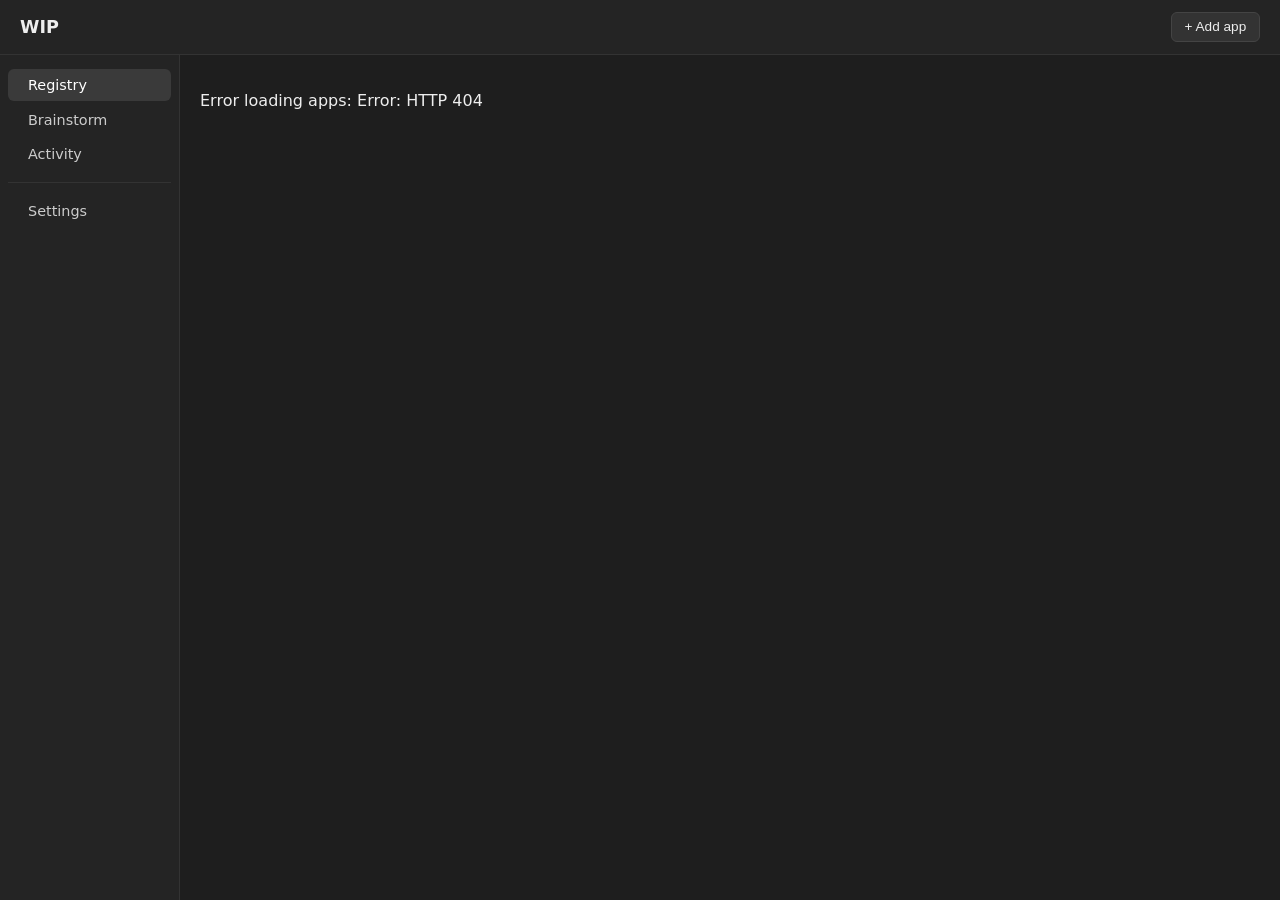
==== frontend/src/index.html @ 0acc259d "Baseline template" ====
<!DOCTYPE html>
<html lang="en">
<head>
  <meta charset="UTF-8" />
  <title>WIP</title>
  <link rel="stylesheet" href="style.css" />
</head>
<body>
  <div id="shell">
    <header id="top-banner">
      <div class="brand">WIP</div>
      <div class="banner-actions">
        <span id="running-count" class="running-count"></span>
        <button id="add-app-btn">+ Add app</button>
      </div>
    </header>

    <div id="body">
      <nav id="side-nav">
        <div class="nav-item active" data-page="registry">Registry</div>
        <div class="nav-item" data-page="brainstorm">Brainstorm</div>
        <div class="nav-item" data-page="activity">Activity</div>
        <div class="nav-divider"></div>
        <div class="nav-item" data-page="settings">Settings</div>
      </nav>

      <main id="page-content">
        <!-- Rendered by main.js depending on selected nav item -->
      </main>
    </div>
  </div>
  <script src="main.js"></script>
</body>
</html>
---- frontend/src/style.css ----
* {
  box-sizing: border-box;
}

body {
  font-family: system-ui, sans-serif;
  margin: 0;
  background: #1e1e1e;
  color: #eee;
}

#shell {
  display: flex;
  flex-direction: column;
  height: 100vh;
}

#top-banner {
  display: flex;
  justify-content: space-between;
  align-items: center;
  padding: 0.75rem 1.25rem;
  border-bottom: 1px solid #333;
  background: #242424;
  flex-shrink: 0;
}

.brand {
  font-weight: 600;
  font-size: 1.1rem;
}

.banner-actions {
  display: flex;
  align-items: center;
  gap: 1rem;
}

.running-count {
  font-size: 0.85rem;
  color: #9c9;
}

#body {
  display: flex;
  flex: 1;
  min-height: 0;
}

#side-nav {
  width: 180px;
  flex-shrink: 0;
  border-right: 1px solid #333;
  background: #242424;
  padding: 0.75rem 0;
}

.nav-item {
  padding: 0.5rem 1.25rem;
  margin: 0.15rem 0.5rem;
  border-radius: 6px;
  font-size: 0.9rem;
  color: #ccc;
  cursor: pointer;
}

.nav-item:hover {
  background: #2f2f2f;
}

.nav-item.active {
  background: #3a3a3a;
  color: #fff;
  font-weight: 500;
}

.nav-divider {
  border-top: 1px solid #333;
  margin: 0.75rem 0.5rem;
}

#page-content {
  flex: 1;
  padding: 1.25rem;
  overflow-y: auto;
}

.app-card {
  background: #2a2a2a;
  border: 1px solid #3a3a3a;
  border-radius: 8px;
  padding: 1rem;
  margin-bottom: 0.75rem;
}

.app-card-header {
  display: flex;
  justify-content: space-between;
  font-weight: 600;
  margin-bottom: 0.25rem;
}

.app-description {
  color: #aaa;
  font-size: 0.9rem;
  margin: 0 0 0.5rem;
}

.app-meta {
  display: flex;
  gap: 1rem;
  font-size: 0.8rem;
  color: #888;
  margin-bottom: 0.5rem;
}

.component-row {
  display: flex;
  align-items: center;
  gap: 0.5rem;
  padding: 0.25rem 0;
}

button {
  cursor: pointer;
  background: #333;
  color: #eee;
  border: 1px solid #444;
  border-radius: 6px;
  padding: 0.4rem 0.8rem;
  font-size: 0.85rem;
}

button:hover {
  background: #3d3d3d;
}

.settings-page {
  max-width: 480px;
}

.settings-page h2 {
  font-size: 1rem;
  margin: 1.25rem 0 0.5rem;
  color: #ddd;
}

.settings-page h2:first-child {
  margin-top: 0;
}

.settings-page label {
  display: block;
  font-size: 0.85rem;
  color: #aaa;
  margin: 0.5rem 0 0.25rem;
}

.settings-page input {
  width: 100%;
  padding: 0.5rem;
  background: #2a2a2a;
  border: 1px solid #3a3a3a;
  border-radius: 6px;
  color: #eee;
  font-size: 0.9rem;
}

.settings-page .hint {
  font-size: 0.75rem;
  color: #777;
  margin: 0.25rem 0 0;
}

.settings-page button {
  margin-top: 1rem;
}

#save-status {
  margin-left: 0.75rem;
}

.placeholder-page {
  color: #888;
}

.placeholder-page h2 {
  color: #ddd;
  font-size: 1.1rem;
}
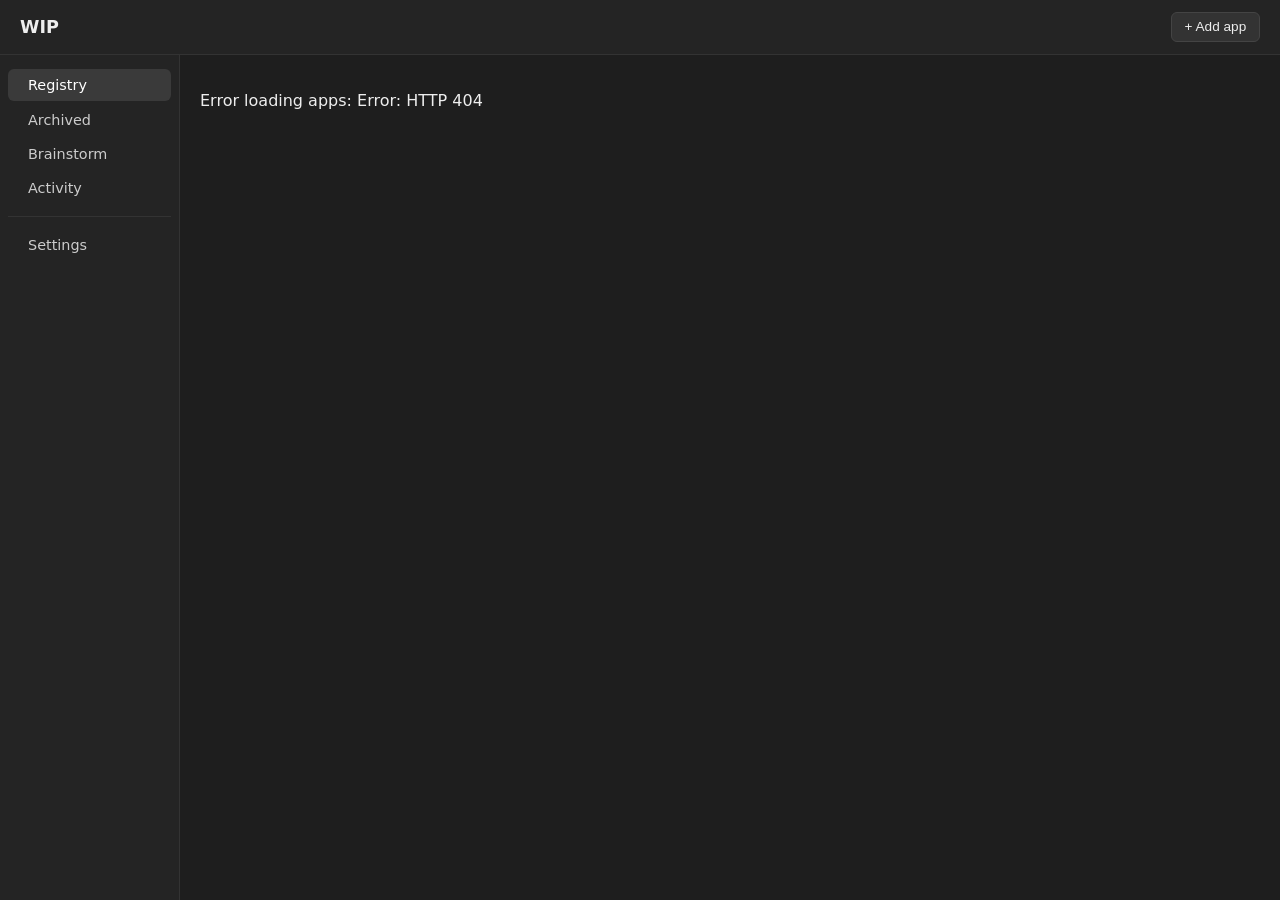
==== commit 608b4f5f: "Added an archive feature" ====
--- a/frontend/src/index.html
+++ b/frontend/src/index.html
@@ -18,6 +18,7 @@
     <div id="body">
       <nav id="side-nav">
         <div class="nav-item active" data-page="registry">Registry</div>
+        <div class="nav-item" data-page="archived">Archived</div>
         <div class="nav-item" data-page="brainstorm">Brainstorm</div>
         <div class="nav-item" data-page="activity">Activity</div>
         <div class="nav-divider"></div>
@@ -31,4 +32,4 @@
   </div>
   <script src="main.js"></script>
 </body>
-</html>
+</html>
--- a/frontend/src/style.css
+++ b/frontend/src/style.css
@@ -188,3 +188,232 @@
   color: #ddd;
   font-size: 1.1rem;
 }
+
+/* Add App page */
+.add-app-page {
+  max-width: 560px;
+}
+
+.add-app-page label {
+  display: block;
+  font-size: 0.85rem;
+  color: #aaa;
+  margin: 0.75rem 0 0.25rem;
+}
+
+.add-app-page input[type="text"] {
+  width: 100%;
+  padding: 0.5rem;
+  background: #2a2a2a;
+  border: 1px solid #3a3a3a;
+  border-radius: 6px;
+  color: #eee;
+  font-size: 0.9rem;
+}
+
+.mode-toggle {
+  display: flex;
+  gap: 0.5rem;
+  margin-bottom: 0.5rem;
+}
+
+.mode-btn {
+  background: #2a2a2a;
+}
+
+.mode-btn.active {
+  background: #3d5a80;
+  border-color: #4d6a90;
+  color: #fff;
+}
+
+#folder-picker {
+  background: #242424;
+  border: 1px solid #3a3a3a;
+  border-radius: 6px;
+  padding: 0.5rem;
+  max-height: 220px;
+  overflow-y: auto;
+}
+
+.folder-current-row {
+  display: flex;
+  justify-content: space-between;
+  align-items: center;
+  gap: 0.5rem;
+  padding-bottom: 0.5rem;
+  margin-bottom: 0.5rem;
+  border-bottom: 1px solid #3a3a3a;
+  font-size: 0.8rem;
+  color: #9c9;
+  word-break: break-all;
+}
+
+.folder-row {
+  padding: 0.35rem 0.5rem;
+  font-size: 0.85rem;
+  cursor: pointer;
+  border-radius: 4px;
+}
+
+.folder-row:hover {
+  background: #2f2f2f;
+}
+
+.git-prompt {
+  background: #3a2f1e;
+  border: 1px solid #5a4a2e;
+  border-radius: 6px;
+  padding: 0.75rem;
+  margin: 0.75rem 0;
+  font-size: 0.85rem;
+}
+
+.git-prompt button {
+  margin-right: 0.5rem;
+  margin-top: 0.5rem;
+}
+
+#create-app-btn {
+  margin-top: 1rem;
+}
+
+#create-app-btn:disabled {
+  opacity: 0.5;
+  cursor: not-allowed;
+}
+
+/* Status badges */
+.status-running {
+  background: #234d2f;
+  color: #7fdb9a;
+}
+.status-active {
+  background: #2a3d5c;
+  color: #8ab4f8;
+}
+.status-paused {
+  background: #4a3f1e;
+  color: #e0c068;
+}
+.status-abandoned {
+  background: #3a3a3a;
+  color: #999;
+}
+.status-shipped {
+  background: #2e4a3e;
+  color: #6fcf97;
+}
+.app-status {
+  font-size: 0.75rem;
+  padding: 2px 8px;
+  border-radius: 10px;
+  font-weight: 500;
+}
+
+/* Connection pills */
+.connection-pills {
+  display: flex;
+  gap: 6px;
+  margin-bottom: 0.5rem;
+  flex-wrap: wrap;
+}
+
+.detail-pills {
+  margin-bottom: 1rem;
+}
+
+.connection-pill {
+  font-size: 0.72rem;
+  padding: 2px 10px;
+  border-radius: 12px;
+  cursor: pointer;
+  border: 1px solid transparent;
+}
+
+.pill-connected {
+  background: #234d2f;
+  color: #7fdb9a;
+  border-color: #2f6b40;
+}
+
+.pill-disconnected {
+  background: #3a3a3a;
+  color: #ccc;
+  border-color: #4a4a4a;
+}
+
+.pill-coming-soon {
+  background: #2a2a2a;
+  color: #666;
+  cursor: not-allowed;
+  border-color: #3a3a3a;
+}
+
+.app-name {
+  cursor: pointer;
+}
+.app-name:hover {
+  text-decoration: underline;
+}
+
+/* Select dropdowns — match the rest of the app's inputs instead of the
+   browser's mismatched default styling */
+select {
+  width: 100%;
+  padding: 0.5rem 2rem 0.5rem 0.5rem;
+  background-color: #2a2a2a;
+  border: 1px solid #3a3a3a;
+  border-radius: 6px;
+  color: #eee;
+  font-size: 0.9rem;
+  font-family: inherit;
+  appearance: none;
+  -webkit-appearance: none;
+  -moz-appearance: none;
+  background-image: url("data:image/svg+xml;utf8,<svg xmlns='http://www.w3.org/2000/svg' viewBox='0 0 12 8'><path fill='%23999' d='M1 1l5 5 5-5'/></svg>");
+  background-repeat: no-repeat;
+  background-position: right 0.65rem center;
+  background-size: 0.65rem auto;
+  cursor: pointer;
+}
+
+select:hover {
+  border-color: #4a4a4a;
+}
+
+select:focus {
+  outline: none;
+  border-color: #5a5a5a;
+}
+
+.detail-section {
+  background: #242424;
+  border: 1px solid #3a3a3a;
+  border-radius: 8px;
+  padding: 0.75rem 1rem;
+  margin: 1rem 0;
+}
+
+.detail-section h2 {
+  margin: 0 0 0.5rem;
+  font-size: 0.95rem;
+}
+
+.archived-card {
+  opacity: 0.85;
+  display: flex;
+  flex-direction: column;
+  align-items: flex-start;
+  gap: 0.5rem;
+}
+
+.danger-btn {
+  background: #4a2222;
+  border-color: #6a3030;
+  color: #f0a0a0;
+}
+
+.danger-btn:hover {
+  background: #5a2828;
+}
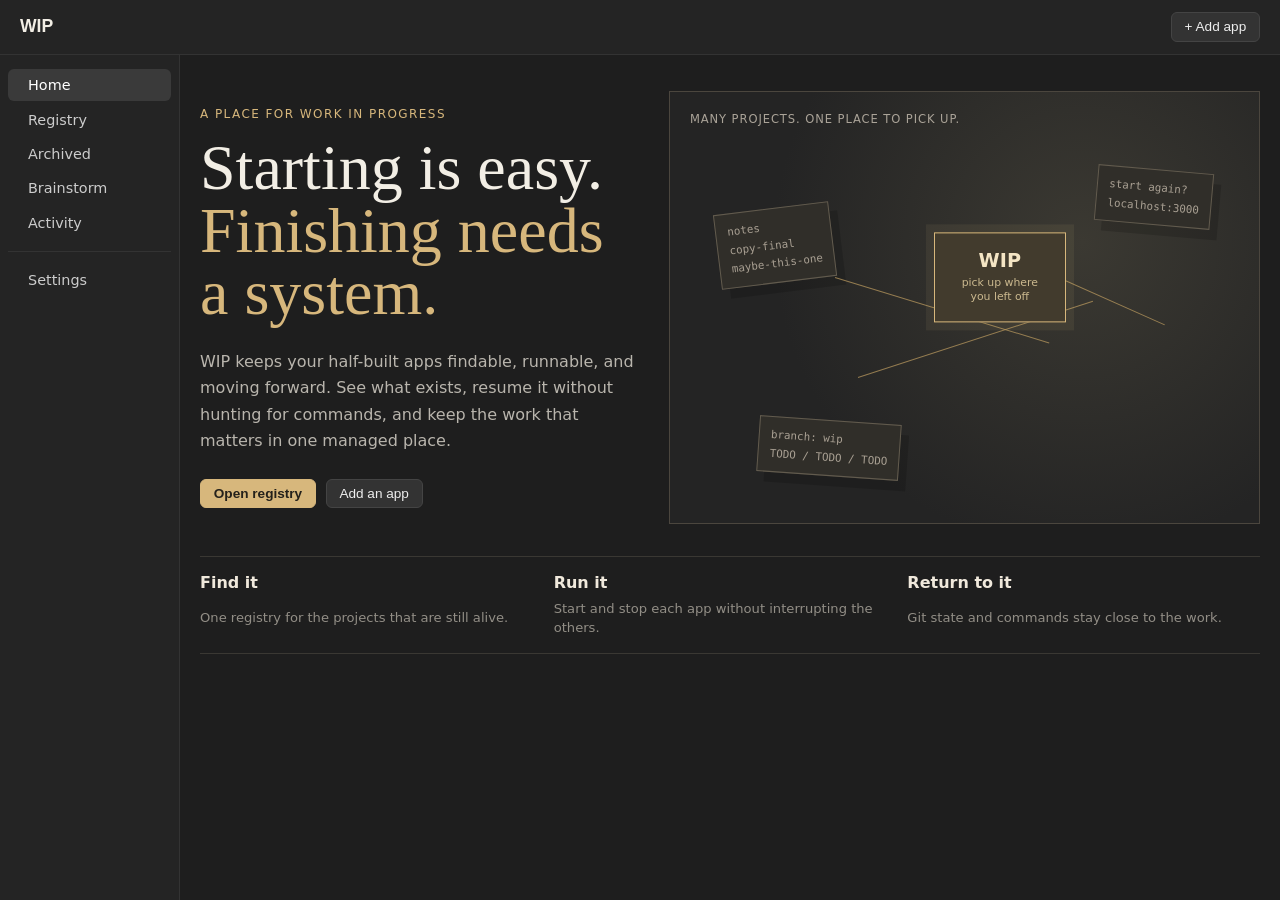
==== commit d746603d: "Added home page feature" ====
--- a/frontend/src/index.html
+++ b/frontend/src/index.html
@@ -8,7 +8,7 @@
 <body>
   <div id="shell">
     <header id="top-banner">
-      <div class="brand">WIP</div>
+      <button class="brand" id="brand-home" type="button" aria-label="Go to WIP home">WIP</button>
       <div class="banner-actions">
         <span id="running-count" class="running-count"></span>
         <button id="add-app-btn">+ Add app</button>
@@ -17,7 +17,8 @@
 
     <div id="body">
       <nav id="side-nav">
-        <div class="nav-item active" data-page="registry">Registry</div>
+        <div class="nav-item active" data-page="home">Home</div>
+        <div class="nav-item" data-page="registry">Registry</div>
         <div class="nav-item" data-page="archived">Archived</div>
         <div class="nav-item" data-page="brainstorm">Brainstorm</div>
         <div class="nav-item" data-page="activity">Activity</div>
@@ -30,6 +31,7 @@
       </main>
     </div>
   </div>
-  <script src="main.js"></script>
+  <script type="module" src="js/main.js"></script>
 </body>
-</html>+</html>
+
--- a/frontend/src/style.css
+++ b/frontend/src/style.css
@@ -26,8 +26,18 @@
 }
 
 .brand {
+  border: 0;
+  padding: 0;
+  border-radius: 0;
+  background: transparent;
   font-weight: 600;
   font-size: 1.1rem;
+  color: #f2eee5;
+}
+
+.brand:hover {
+  background: transparent;
+  color: #d7b77c;
 }
 
 .banner-actions {
@@ -94,10 +104,117 @@
 }
 
 .app-card-header {
-  display: flex;
-  justify-content: space-between;
+  display: grid;
+  grid-template-columns: minmax(180px, 1fr) minmax(420px, 1.8fr) minmax(170px, 220px);
+  align-items: start;
+  gap: 1rem;
+  margin-bottom: 0.5rem;
+}
+
+.app-card-main {
+  grid-column: 1;
+  min-width: 0;
+}
+
+.app-components {
+  margin-top: 1rem;
+}
+
+.app-card-terminal-slot {
+  grid-column: 2;
+  min-width: 0;
+  align-self: start;
+}
+
+.app-card-status-panel {
+  display: flex;
+  flex-direction: column;
+  align-items: flex-end;
+  min-width: 190px;
+  gap: 0.35rem;
+  margin-left: auto;
+  grid-column: 3;
+  grid-row: 1;
+}
+
+.controls-row {
+  display: flex;
+  align-items: flex-start;
+  min-height: 72px;
+  margin-top: 0.25rem;
+}
+
+.controls-wrap {
+  display: flex;
+  flex-direction: column;
+  gap: 0.5rem;
+  align-items: flex-start;
+}
+
+.controls-wrap > .component-actions {
+  margin-top: 0.25rem;
+}
+
+.app-status {
+  display: inline-flex;
+  align-items: center;
+  justify-content: center;
+  padding: 0.3rem 0.7rem;
+  border-radius: 999px;
+  font-size: 0.72rem;
+  font-weight: 700;
+  letter-spacing: 0.04em;
+  text-transform: uppercase;
+}
+
+.app-status.status-running {
+  background: rgba(76, 175, 80, 0.16);
+  color: #9ae6a9;
+  border: 1px solid rgba(76, 175, 80, 0.45);
+}
+
+.app-runtime-status {
+  display: inline-flex;
+  align-items: center;
+  justify-content: center;
+  padding: 0.3rem 0.7rem;
+  border-radius: 999px;
+  font-size: 0.72rem;
+  font-weight: 700;
+  letter-spacing: 0.04em;
+  text-transform: uppercase;
+  background: rgba(76, 175, 80, 0.16);
+  color: #9ae6a9;
+  border: 1px solid rgba(76, 175, 80, 0.45);
+}
+
+.app-url-label {
+  font-size: 0.7rem;
+  color: #b9c3d0;
+  opacity: 0.9;
+}
+
+.app-url-pill {
+  display: inline-block;
+  max-width: 100%;
+  padding: 0.28rem 0.6rem;
+  border-radius: 999px;
+  background: rgba(138, 180, 248, 0.12);
+  border: 1px solid rgba(138, 180, 248, 0.25);
+  color: #bcd7ff;
+  text-decoration: none;
+  font-size: 0.74rem;
+  word-break: break-all;
+}
+
+.app-url-pill:hover {
+  text-decoration: underline;
+}
+
+.app-name {
+  display: block;
   font-weight: 600;
-  margin-bottom: 0.25rem;
+  margin-bottom: 0.2rem;
 }
 
 .app-description {
@@ -115,10 +232,169 @@
 }
 
 .component-row {
-  display: flex;
-  align-items: center;
+  display: grid;
+  grid-template-columns: minmax(180px, 1fr) minmax(320px, 1.6fr) minmax(170px, 220px);
+  grid-template-rows: auto auto;
+  align-items: start;
+  gap: 1rem;
+  padding-top: 0;
+  padding-bottom: 0.7rem;
+  border-top: 1px solid #2d2d2d;
+}
+
+.component-left-wrap {
+  display: flex;
+  flex-direction: column;
+  align-items: flex-start;
   gap: 0.5rem;
-  padding: 0.25rem 0;
+  min-width: 0;
+  margin-left: 0.25rem;
+  grid-row: 2;
+  grid-column: 1;
+  padding-top: 0.2rem;
+}
+
+.component-info {
+  display: flex;
+  align-items: center;
+  gap: 0.55rem;
+  flex-wrap: wrap;
+  min-width: 0;
+}
+
+.component-actions {
+  display: flex;
+  gap: 0.4rem;
+  flex-wrap: wrap;
+}
+
+.component-middle-panel {
+  display: flex;
+  align-items: flex-start;
+  justify-content: flex-start;
+  min-width: 0;
+  align-self: flex-start;
+  margin-top: 0;
+}
+
+.component-right-panel {
+  display: flex;
+  flex-direction: column;
+  align-items: flex-end;
+  justify-self: end;
+  min-width: 170px;
+  max-width: 220px;
+  gap: 0.35rem;
+  padding-top: 0.2rem;
+}
+
+.component-terminal-panel,
+.component-middle-panel,
+.component-right-panel {
+  align-self: flex-start;
+  justify-content: flex-start;
+}
+
+.component-status-box {
+  display: flex;
+  justify-content: flex-end;
+}
+
+.component-status-badge {
+  display: inline-flex;
+  align-items: center;
+  justify-content: center;
+  min-width: 82px;
+  padding: 0.3rem 0.55rem;
+  border-radius: 999px;
+  font-size: 0.7rem;
+  font-weight: 700;
+  letter-spacing: 0.04em;
+  text-transform: uppercase;
+  border: 1px solid transparent;
+}
+
+.component-status-badge.status-running {
+  background: rgba(79, 195, 115, 0.16);
+  color: #9ae6a9;
+  border-color: rgba(79, 195, 115, 0.4);
+}
+
+.component-status-badge.status-idle {
+  background: rgba(138, 180, 248, 0.12);
+  color: #bfd7ff;
+  border-color: rgba(138, 180, 248, 0.3);
+}
+
+.component-url-label {
+  font-size: 0.68rem;
+  color: #b7c2d3;
+  opacity: 0.9;
+  text-align: right;
+}
+
+.component-url {
+  display: inline-block;
+  max-width: 100%;
+  color: #8ab4f8;
+  text-decoration: none;
+  font-size: 0.74rem;
+  word-break: break-all;
+  text-align: right;
+}
+
+.component-url:hover {
+  text-decoration: underline;
+}
+
+.component-terminal-panel {
+  width: 100%;
+  margin-top: 0;
+  align-self: flex-start;
+}
+
+.component-terminal-header {
+  display: flex;
+  align-items: center;
+  justify-content: space-between;
+  gap: 0.5rem;
+  margin-bottom: 0.4rem;
+}
+
+.component-terminal-title {
+  font-size: 0.7rem;
+  color: #c3d1e6;
+  text-transform: uppercase;
+  letter-spacing: 0.05em;
+}
+
+.component-popout-btn {
+  padding: 0.28rem 0.55rem;
+  font-size: 0.7rem;
+  border-radius: 6px;
+}
+
+.component-logs {
+  width: 100%;
+  background: #0f0f0f;
+  border: 1px solid #2f2f2f;
+  border-radius: 6px;
+  padding: 0.45rem 0.5rem;
+  font-size: 0.72rem;
+  color: #cfe3ff;
+  max-height: 120px;
+  overflow-y: auto;
+}
+
+.component-log-line {
+  white-space: nowrap;
+  overflow: hidden;
+  text-overflow: ellipsis;
+  opacity: 0.9;
+}
+
+.component-log-line.muted {
+  color: #9aa0a6;
 }
 
 button {
@@ -176,6 +452,33 @@
   margin-top: 1rem;
 }
 
+.status-pill {
+  display: inline-flex;
+  align-items: center;
+  justify-content: center;
+  min-height: 1.75rem;
+  padding: 0.22rem 0.65rem;
+  border-radius: 999px;
+  font-size: 0.72rem;
+  font-weight: 600;
+  letter-spacing: 0.02em;
+  border: 1px solid transparent;
+  margin-left: 0.5rem;
+  vertical-align: middle;
+}
+
+.status-pill.status-success {
+  background: rgba(77, 171, 85, 0.18);
+  color: #a9f0b5;
+  border-color: rgba(77, 171, 85, 0.45);
+}
+
+.status-pill.status-error {
+  background: rgba(184, 82, 82, 0.16);
+  color: #f3b0b0;
+  border-color: rgba(184, 82, 82, 0.45);
+}
+
 #save-status {
   margin-left: 0.75rem;
 }
@@ -227,10 +530,74 @@
   color: #fff;
 }
 
-#folder-picker {
+.folder-selection-panel {
   background: #242424;
   border: 1px solid #3a3a3a;
-  border-radius: 6px;
+  border-radius: 12px;
+  padding: 0.85rem 0.9rem 0.75rem;
+  margin-top: 0.75rem;
+  box-shadow: inset 0 1px 0 rgba(255, 255, 255, 0.02);
+}
+
+.folder-selection-header {
+  margin-bottom: 0.7rem;
+}
+
+.folder-selection-header h3 {
+  margin: 0;
+  font-size: 0.95rem;
+  color: #f0f0f0;
+}
+
+.folder-selection-header p {
+  margin: 0.2rem 0 0;
+  font-size: 0.72rem;
+  color: #9aa0a6;
+}
+
+.selected-folder-summary {
+  display: flex;
+  flex-direction: column;
+  gap: 0.2rem;
+  background: #1b1b1b;
+  border: 1px solid #363636;
+  border-radius: 8px;
+  padding: 0.55rem 0.65rem;
+  margin-bottom: 0.75rem;
+}
+
+.selected-folder-label {
+  font-size: 0.7rem;
+  letter-spacing: 0.04em;
+  text-transform: uppercase;
+  color: #9099a6;
+}
+
+.selected-path-hint {
+  font-size: 0.82rem;
+  color: #dfe8ff;
+  word-break: break-all;
+  min-height: 1.2rem;
+}
+
+.folder-picker-shell {
+  background: #1c1c1c;
+  border: 1px solid #343434;
+  border-radius: 8px;
+  padding: 0.55rem;
+}
+
+.folder-picker-shell label {
+  margin: 0 0 0.45rem;
+  display: block;
+  font-size: 0.8rem;
+  color: #b7c0d1;
+}
+
+#folder-picker {
+  background: #171717;
+  border: 1px solid #3a3a3a;
+  border-radius: 8px;
   padding: 0.5rem;
   max-height: 220px;
   overflow-y: auto;
@@ -241,7 +608,7 @@
   justify-content: space-between;
   align-items: center;
   gap: 0.5rem;
-  padding-bottom: 0.5rem;
+  padding: 0.25rem 0.15rem 0.6rem;
   margin-bottom: 0.5rem;
   border-bottom: 1px solid #3a3a3a;
   font-size: 0.8rem;
@@ -249,11 +616,59 @@
   word-break: break-all;
 }
 
+.folder-current-path {
+  flex: 1;
+  min-width: 0;
+  color: #9ad7a9;
+}
+
+.folder-select-btn {
+  white-space: nowrap;
+  flex-shrink: 0;
+  background: #2f4f73;
+  border-color: #466d9f;
+}
+
+.folder-nav-btn {
+  display: flex;
+  align-items: center;
+  gap: 0.45rem;
+  width: 100%;
+  padding: 0.45rem 0.55rem;
+  margin-bottom: 0.35rem;
+  background: #2a2a2a;
+  border: 1px solid #474747;
+  border-radius: 6px;
+  color: #e5ecff;
+  text-align: left;
+}
+
+.folder-nav-btn:hover {
+  background: #313131;
+}
+
+.folder-nav-icon {
+  display: inline-flex;
+  align-items: center;
+  justify-content: center;
+  width: 1.25rem;
+  height: 1.25rem;
+  border-radius: 999px;
+  background: #3a4661;
+  color: #dfe9ff;
+  font-size: 0.95rem;
+  line-height: 1;
+}
+
 .folder-row {
   padding: 0.35rem 0.5rem;
   font-size: 0.85rem;
   cursor: pointer;
   border-radius: 4px;
+}
+
+.folder-row:hover {
+  background: #2f2f2f;
 }
 
 .folder-row:hover {
@@ -352,6 +767,156 @@
 
 .app-name {
   cursor: pointer;
+}
+
+.home-page {
+  display: grid;
+  grid-template-columns: minmax(280px, 0.85fr) minmax(360px, 1.15fr);
+  gap: 2rem;
+  max-width: 1120px;
+  padding: 1rem 0 2rem;
+}
+
+.home-intro {
+  align-self: center;
+  padding: 1rem 0;
+}
+
+.home-kicker {
+  margin: 0 0 1rem;
+  color: #d7b77c;
+  font-size: 0.75rem;
+  letter-spacing: 0.12em;
+  text-transform: uppercase;
+}
+
+.home-intro h1 {
+  margin: 0;
+  color: #f2eee5;
+  font-family: Georgia, serif;
+  font-size: clamp(2.3rem, 5vw, 4.5rem);
+  font-weight: 400;
+  line-height: 0.98;
+}
+
+.home-intro h1 span {
+  color: #d7b77c;
+}
+
+.home-summary {
+  max-width: 30rem;
+  margin: 1.5rem 0 0;
+  color: #b9b5ad;
+  font-size: 1rem;
+  line-height: 1.65;
+}
+
+.home-actions {
+  display: flex;
+  flex-wrap: wrap;
+  gap: 0.6rem;
+  margin-top: 1.5rem;
+}
+
+.home-primary-btn {
+  background: #d7b77c;
+  border-color: #d7b77c;
+  color: #24211b;
+  font-weight: 700;
+}
+
+.home-primary-btn:hover {
+  background: #e5cb99;
+}
+
+.home-visual {
+  position: relative;
+  min-height: 370px;
+  overflow: hidden;
+  border: 1px solid #4b463e;
+  background: radial-gradient(circle at 70% 35%, #3b3932, #242424 62%);
+}
+
+.visual-caption {
+  position: absolute;
+  top: 1.25rem;
+  left: 1.25rem;
+  color: #aaa398;
+  font-size: 0.72rem;
+  letter-spacing: 0.08em;
+  text-transform: uppercase;
+}
+
+.visual-board {
+  position: absolute;
+  display: grid;
+  gap: 0.35rem;
+  padding: 0.7rem;
+  border: 1px solid #625b4e;
+  background: #302e29;
+  color: #a9a093;
+  font: 0.68rem Consolas, monospace;
+  box-shadow: 8px 10px 0 rgba(0, 0, 0, 0.16);
+}
+
+.visual-board-left { top: 27%; left: 8%; transform: rotate(-7deg); }
+.visual-board-top { top: 18%; right: 8%; transform: rotate(5deg); }
+.visual-board-bottom { bottom: 11%; left: 15%; transform: rotate(4deg); }
+
+.visual-thread {
+  position: absolute;
+  height: 1px;
+  background: #b9985e;
+  transform-origin: left;
+  opacity: 0.75;
+}
+
+.thread-one { width: 38%; top: 43%; left: 28%; transform: rotate(17deg); }
+.thread-two { width: 34%; top: 35%; left: 53%; transform: rotate(24deg); }
+.thread-three { width: 42%; top: 66%; left: 32%; transform: rotate(-18deg); }
+
+.visual-hub {
+  position: absolute;
+  top: 43%;
+  left: 56%;
+  display: grid;
+  gap: 0.25rem;
+  width: 132px;
+  padding: 1rem;
+  border: 1px solid #d7b77c;
+  background: #423b2d;
+  color: #f4e5c4;
+  text-align: center;
+  transform: translate(-50%, -50%);
+  box-shadow: 0 0 0 8px rgba(215, 183, 124, 0.08);
+}
+
+.visual-hub strong { font-size: 1.2rem; }
+.visual-hub span { color: #cbb98f; font-size: 0.68rem; line-height: 1.3; }
+
+.home-principles {
+  grid-column: 1 / -1;
+  display: grid;
+  grid-template-columns: repeat(3, 1fr);
+  gap: 1px;
+  border-top: 1px solid #3a3833;
+  border-bottom: 1px solid #3a3833;
+}
+
+.home-principles article {
+  display: grid;
+  gap: 0.4rem;
+  padding: 1rem 1rem 1rem 0;
+}
+
+.home-principles strong { color: #f0e9dc; }
+.home-principles span { color: #928e86; font-size: 0.82rem; line-height: 1.45; }
+
+@media (max-width: 760px) {
+  .home-page { grid-template-columns: 1fr; gap: 1.25rem; }
+  .home-visual { min-height: 300px; }
+  .home-principles { grid-template-columns: 1fr; }
+  .home-principles article { padding: 0.9rem 0; }
 }
 .app-name:hover {
   text-decoration: underline;
@@ -400,6 +965,25 @@
   font-size: 0.95rem;
 }
 
+.folder-panel {
+  background: #222;
+  border: 1px solid #3b3b3b;
+  border-radius: 10px;
+  padding: 0.85rem 0.9rem 0.7rem;
+}
+
+.folder-panel .selected-folder-summary {
+  margin-bottom: 0.75rem;
+}
+
+.folder-panel .selected-folder-label {
+  color: #9099a6;
+}
+
+.folder-panel .selected-path-hint {
+  color: #e1e9ff;
+}
+
 .archived-card {
   opacity: 0.85;
   display: flex;
@@ -416,4 +1000,67 @@
 
 .danger-btn:hover {
   background: #5a2828;
+}
+
+.archive-confirm {
+  background: #2a2a2a;
+  border: 1px solid #5a3b3b;
+  border-radius: 8px;
+  padding: 0.9rem 1rem;
+  margin: 1rem 0;
+  color: #f0d3d3;
+}
+
+.archive-confirm p {
+  margin: 0 0 0.75rem;
+  line-height: 1.4;
+}
+
+.archive-delete-option {
+  display: flex;
+  align-items: center;
+  gap: 0.6rem;
+  font-size: 0.85rem;
+  color: #ddd;
+  margin-bottom: 0.75rem;
+}
+
+.archive-delete-option input {
+  width: auto;
+  margin: 0;
+}
+
+.archive-confirm-actions {
+  display: flex;
+  gap: 0.75rem;
+  align-items: center;
+}
+
+.component-edit-row {
+  display: grid;
+  grid-template-columns: 1fr 1.4fr 1.4fr 90px 32px;
+  gap: 6px;
+  margin-bottom: 6px;
+  align-items: center;
+}
+
+.component-edit-row input,
+.component-edit-row select {
+  width: 100%;
+  padding: 0.4rem;
+  background: #2a2a2a;
+  border: 1px solid #3a3a3a;
+  border-radius: 6px;
+  color: #eee;
+  font-size: 0.85rem;
+}
+
+.remove-component-btn {
+  padding: 0.3rem;
+  color: #d88;
+  background: #2a2a2a;
+}
+
+#add-component-btn {
+  margin-top: 0.25rem;
 }
